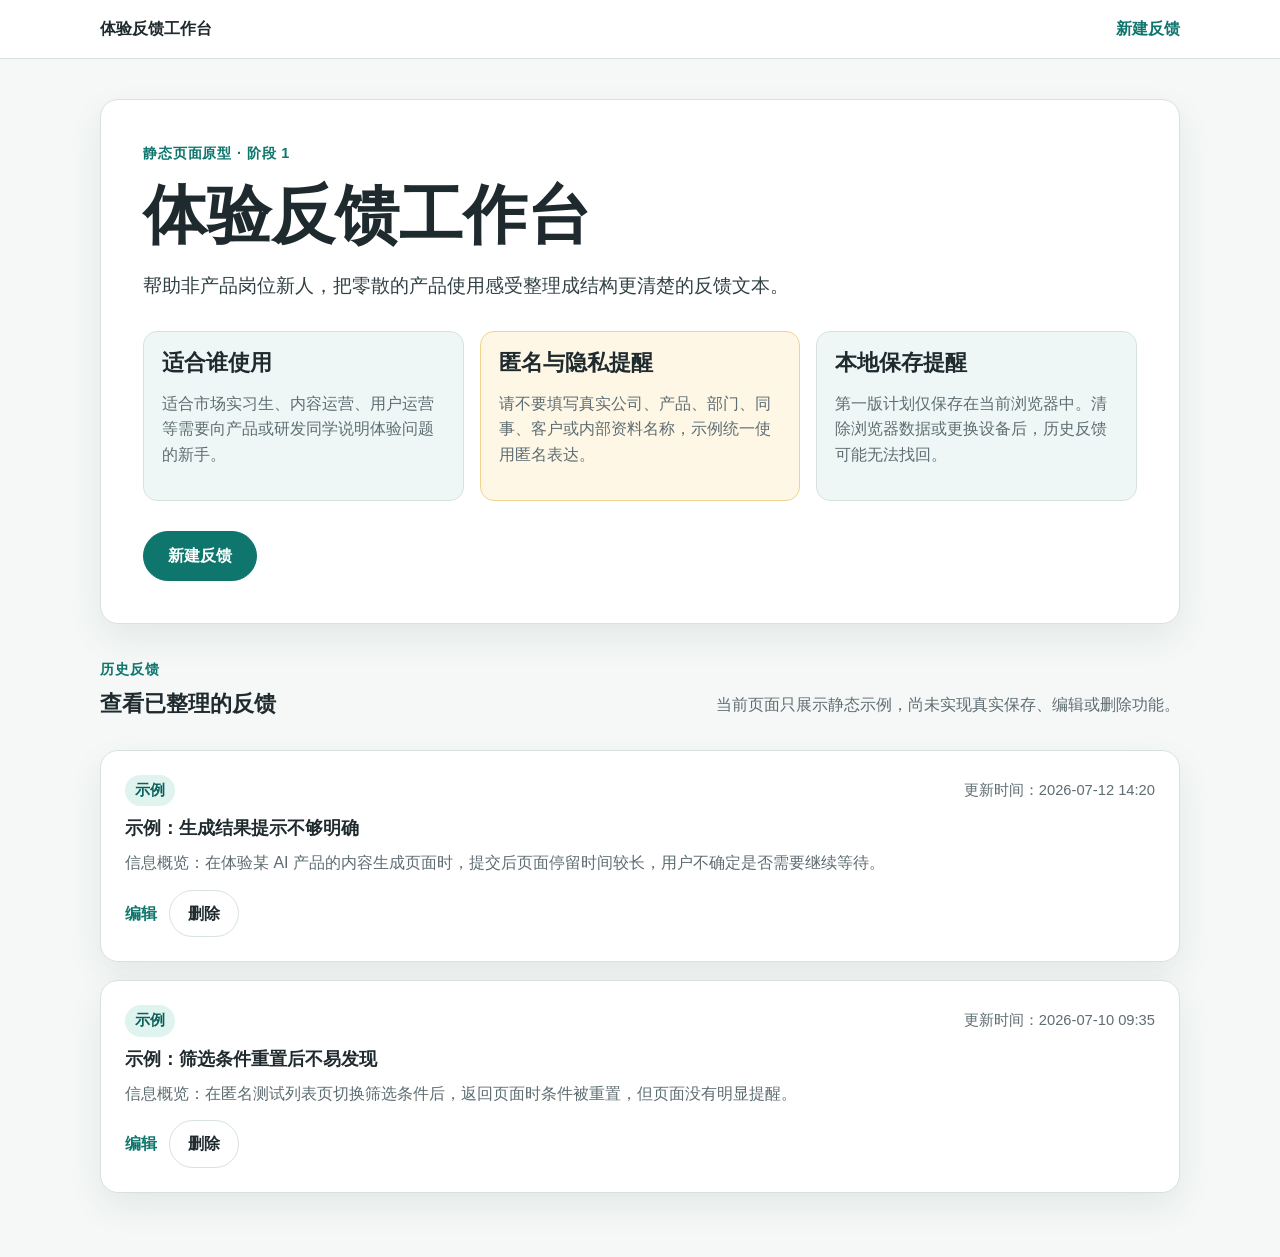
==== index.html @ 8ba6c92c "Add static feedback workbench prototype" ====
<!doctype html>
<html lang="zh-CN">
<head>
  <meta charset="utf-8">
  <meta name="viewport" content="width=device-width, initial-scale=1">
  <title>体验反馈工作台</title>
  <link rel="stylesheet" href="assets/css/styles.css">
</head>
<body>
  <header class="site-header">
    <nav class="nav" aria-label="主导航">
      <a class="brand" href="index.html">体验反馈工作台</a>
      <a class="nav-link" href="feedback-form.html">新建反馈</a>
    </nav>
  </header>

  <main class="page-shell">
    <section class="hero card">
      <p class="eyebrow">静态页面原型 · 阶段 1</p>
      <h1>体验反馈工作台</h1>
      <p class="lead">帮助非产品岗位新人，把零散的产品使用感受整理成结构更清楚的反馈文本。</p>
      <div class="notice-grid">
        <div class="notice">
          <h2>适合谁使用</h2>
          <p>适合市场实习生、内容运营、用户运营等需要向产品或研发同学说明体验问题的新手。</p>
        </div>
        <div class="notice warning">
          <h2>匿名与隐私提醒</h2>
          <p>请不要填写真实公司、产品、部门、同事、客户或内部资料名称，示例统一使用匿名表达。</p>
        </div>
        <div class="notice">
          <h2>本地保存提醒</h2>
          <p>第一版计划仅保存在当前浏览器中。清除浏览器数据或更换设备后，历史反馈可能无法找回。</p>
        </div>
      </div>
      <a class="button primary large" href="feedback-form.html">新建反馈</a>
    </section>

    <section class="section-block" aria-labelledby="history-title">
      <div class="section-heading">
        <div>
          <p class="eyebrow">历史反馈</p>
          <h2 id="history-title">查看已整理的反馈</h2>
        </div>
        <p>当前页面只展示静态示例，尚未实现真实保存、编辑或删除功能。</p>
      </div>

      <div class="history-list">
        <article class="feedback-card card">
          <div class="card-topline">
            <span class="tag">示例</span>
            <time datetime="2026-07-12">更新时间：2026-07-12 14:20</time>
          </div>
          <h3>示例：生成结果提示不够明确</h3>
          <p>信息概览：在体验某 AI 产品的内容生成页面时，提交后页面停留时间较长，用户不确定是否需要继续等待。</p>
          <div class="card-actions" aria-label="示例反馈操作">
            <a class="text-link" href="feedback-form.html">编辑</a>
            <button class="button ghost" type="button">删除</button>
          </div>
        </article>

        <article class="feedback-card card">
          <div class="card-topline">
            <span class="tag">示例</span>
            <time datetime="2026-07-10">更新时间：2026-07-10 09:35</time>
          </div>
          <h3>示例：筛选条件重置后不易发现</h3>
          <p>信息概览：在匿名测试列表页切换筛选条件后，返回页面时条件被重置，但页面没有明显提醒。</p>
          <div class="card-actions" aria-label="示例反馈操作">
            <a class="text-link" href="feedback-form.html">编辑</a>
            <button class="button ghost" type="button">删除</button>
          </div>
        </article>
      </div>
    </section>
  </main>
</body>
</html>
---- assets/css/styles.css ----
:root {
  --bg: #f5f8f7;
  --surface: #ffffff;
  --surface-soft: #eef7f5;
  --text: #1f2a2e;
  --muted: #5e6d72;
  --border: #d7e2df;
  --primary: #0f766e;
  --primary-dark: #0a5f59;
  --primary-soft: #dff3ef;
  --warning-bg: #fff7e6;
  --warning-border: #f1d38f;
  --shadow: 0 14px 35px rgba(24, 57, 54, 0.08);
  --radius: 18px;
}

* { box-sizing: border-box; }

body {
  margin: 0;
  font-family: -apple-system, BlinkMacSystemFont, "Segoe UI", "Microsoft YaHei", sans-serif;
  color: var(--text);
  background: var(--bg);
  line-height: 1.6;
}

a { color: var(--primary); }

a:focus-visible,
button:focus-visible,
input:focus-visible,
textarea:focus-visible {
  outline: 3px solid rgba(15, 118, 110, 0.35);
  outline-offset: 3px;
}

.site-header {
  position: sticky;
  top: 0;
  z-index: 10;
  border-bottom: 1px solid var(--border);
  background: rgba(255, 255, 255, 0.92);
}

.nav {
  display: flex;
  align-items: center;
  justify-content: space-between;
  max-width: 1120px;
  margin: 0 auto;
  padding: 16px 20px;
}

.brand {
  color: var(--text);
  font-weight: 800;
  text-decoration: none;
}

.nav-link,
.text-link {
  font-weight: 700;
  text-decoration: none;
}

.page-shell {
  max-width: 1120px;
  margin: 0 auto;
  padding: 40px 20px 64px;
}

.page-shell.narrow { max-width: 900px; }

.card {
  border: 1px solid var(--border);
  border-radius: var(--radius);
  background: var(--surface);
  box-shadow: var(--shadow);
}

.hero { padding: 42px; }

.eyebrow {
  margin: 0 0 10px;
  color: var(--primary);
  font-size: 0.9rem;
  font-weight: 800;
  letter-spacing: 0.06em;
}

h1, h2, h3 { line-height: 1.25; }
h1 { margin: 0 0 16px; font-size: clamp(2rem, 6vw, 4rem); }
h2 { margin: 0 0 14px; font-size: 1.35rem; }
h3 { margin: 12px 0 10px; font-size: 1.1rem; }
p { margin: 0 0 14px; color: var(--muted); }

.lead { max-width: 760px; font-size: 1.18rem; color: #314044; }
.lead.small { font-size: 1rem; }

.notice-grid {
  display: grid;
  grid-template-columns: repeat(3, minmax(0, 1fr));
  gap: 16px;
  margin: 30px 0;
}

.notice {
  padding: 18px;
  border: 1px solid var(--border);
  border-radius: 14px;
  background: var(--surface-soft);
}

.notice.warning,
.alert {
  border-color: var(--warning-border);
  background: var(--warning-bg);
}

.section-block { margin-top: 34px; }

.section-heading {
  display: flex;
  gap: 24px;
  align-items: end;
  justify-content: space-between;
  margin-bottom: 18px;
}

.history-list,
.form-stack {
  display: grid;
  gap: 18px;
}

.feedback-card,
.form-section,
.alert,
.suggestion,
.preview-card,
.form-actions { padding: 24px; }

.card-topline {
  display: flex;
  flex-wrap: wrap;
  gap: 10px;
  align-items: center;
  justify-content: space-between;
  color: var(--muted);
  font-size: 0.92rem;
}

.tag {
  display: inline-flex;
  padding: 4px 10px;
  border-radius: 999px;
  color: var(--primary-dark);
  background: var(--primary-soft);
  font-weight: 800;
}

.card-actions,
.form-actions {
  display: flex;
  flex-wrap: wrap;
  gap: 12px;
  align-items: center;
}

.button {
  display: inline-flex;
  min-height: 42px;
  align-items: center;
  justify-content: center;
  padding: 10px 18px;
  border: 1px solid var(--border);
  border-radius: 999px;
  background: var(--surface);
  color: var(--text);
  font: inherit;
  font-weight: 800;
  text-decoration: none;
  cursor: pointer;
}

.button.primary {
  border-color: var(--primary);
  background: var(--primary);
  color: #ffffff;
}

.button.primary:hover { background: var(--primary-dark); }
.button.secondary { background: var(--primary-soft); color: var(--primary-dark); }
.button.ghost { background: transparent; }
.button.large { min-height: 50px; padding-inline: 24px; }

.stepper {
  display: grid;
  grid-template-columns: repeat(3, 1fr);
  gap: 12px;
  padding: 0;
  margin: 28px 0 0;
  list-style: none;
}

.stepper li {
  display: flex;
  gap: 10px;
  align-items: center;
  padding: 12px;
  border: 1px solid var(--border);
  border-radius: 14px;
  background: var(--surface);
  color: var(--muted);
  font-weight: 800;
}

.stepper span {
  display: inline-grid;
  width: 28px;
  height: 28px;
  place-items: center;
  border-radius: 50%;
  background: #e6eeee;
}

.stepper .active { color: var(--primary-dark); border-color: var(--primary); }
.stepper .active span { background: var(--primary); color: #ffffff; }

.field { margin-top: 18px; }
label,
legend {
  display: block;
  margin-bottom: 8px;
  font-weight: 800;
}

input[type="text"],
textarea {
  width: 100%;
  border: 1px solid var(--border);
  border-radius: 12px;
  padding: 12px 14px;
  color: var(--text);
  background: #fbfdfc;
  font: inherit;
}

textarea { resize: vertical; }

.hint { margin-top: 8px; font-size: 0.92rem; }
.optional { color: var(--muted); font-weight: 600; }

.radio-field {
  padding: 0;
  border: 0;
}

.radio-field label {
  display: flex;
  gap: 8px;
  align-items: center;
  margin: 8px 0;
  font-weight: 600;
}

.suggestion { background: var(--surface-soft); }
.alert ul,
.suggestion ul { margin-bottom: 0; }

.preview-list {
  display: grid;
  grid-template-columns: 180px 1fr;
  gap: 12px 18px;
  margin: 18px 0 0;
}

.preview-list dt { font-weight: 800; color: var(--primary-dark); }
.preview-list dd { margin: 0; color: var(--text); }

@media (max-width: 760px) {
  .page-shell { padding: 24px 14px 44px; }
  .hero,
  .feedback-card,
  .form-section,
  .alert,
  .suggestion,
  .preview-card,
  .form-actions { padding: 20px; }
  .notice-grid,
  .stepper { grid-template-columns: 1fr; }
  .section-heading { display: block; }
  .preview-list { grid-template-columns: 1fr; }
}
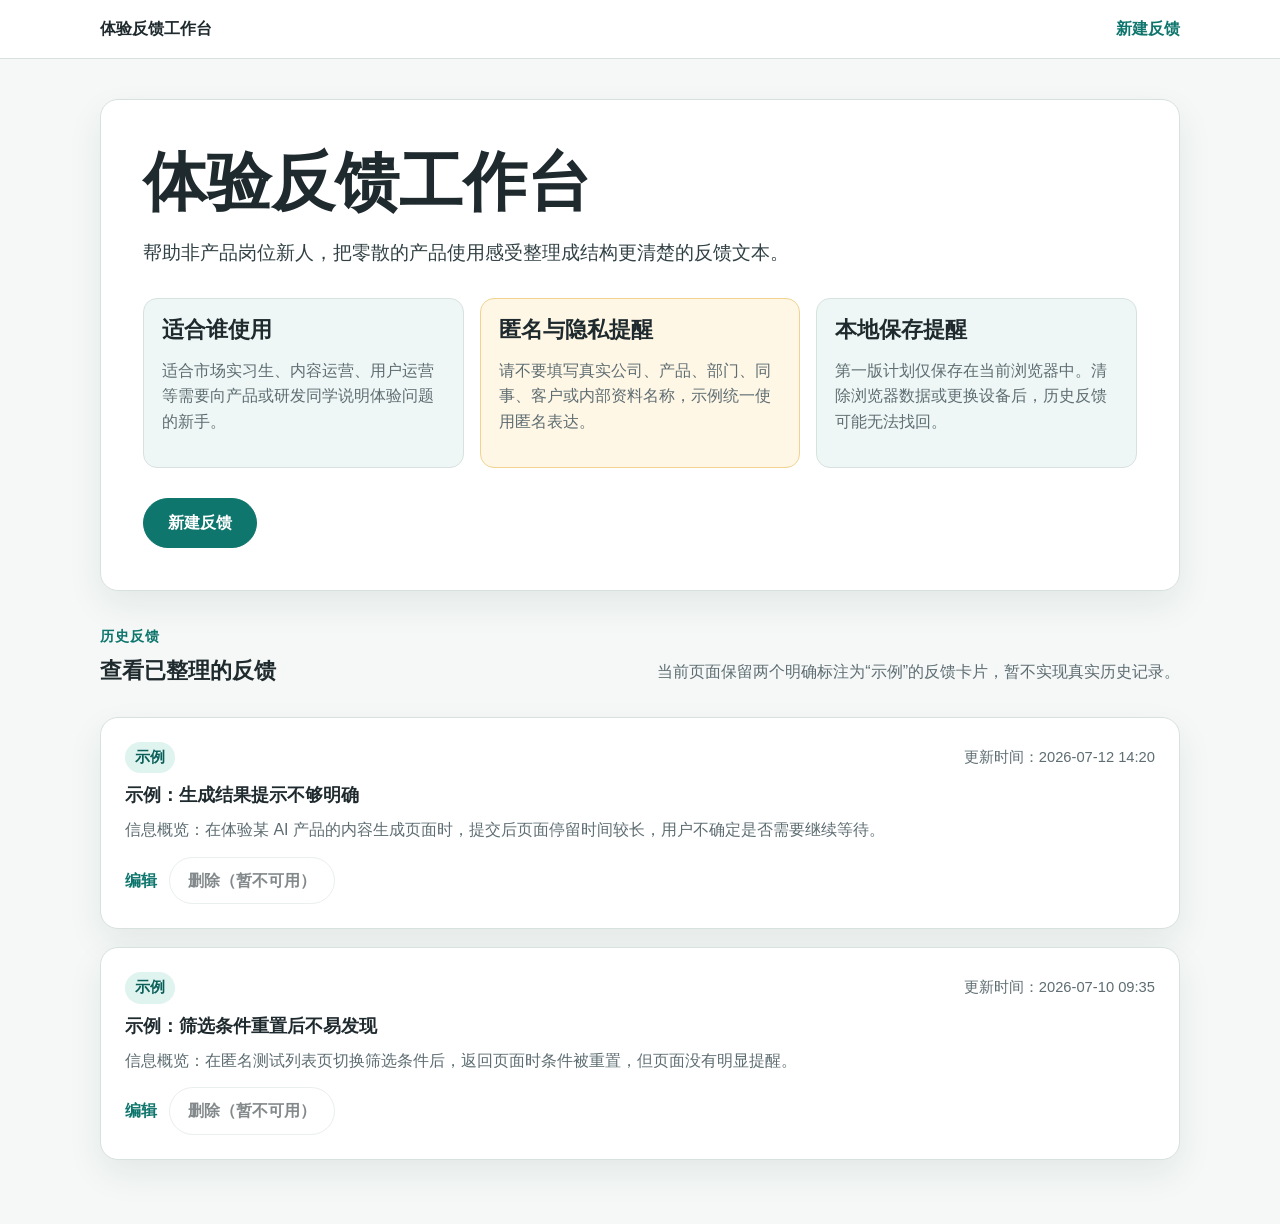
==== commit 7b7247c8: "Implement stage 2 feedback form preview" ====
--- a/index.html
+++ b/index.html
@@ -16,7 +16,6 @@
 
   <main class="page-shell">
     <section class="hero card">
-      <p class="eyebrow">静态页面原型 · 阶段 1</p>
       <h1>体验反馈工作台</h1>
       <p class="lead">帮助非产品岗位新人，把零散的产品使用感受整理成结构更清楚的反馈文本。</p>
       <div class="notice-grid">
@@ -42,7 +41,7 @@
           <p class="eyebrow">历史反馈</p>
           <h2 id="history-title">查看已整理的反馈</h2>
         </div>
-        <p>当前页面只展示静态示例，尚未实现真实保存、编辑或删除功能。</p>
+        <p>当前页面保留两个明确标注为“示例”的反馈卡片，暂不实现真实历史记录。</p>
       </div>
 
       <div class="history-list">
@@ -55,7 +54,7 @@
           <p>信息概览：在体验某 AI 产品的内容生成页面时，提交后页面停留时间较长，用户不确定是否需要继续等待。</p>
           <div class="card-actions" aria-label="示例反馈操作">
             <a class="text-link" href="feedback-form.html">编辑</a>
-            <button class="button ghost" type="button">删除</button>
+            <button class="button ghost" type="button" disabled>删除（暂不可用）</button>
           </div>
         </article>
 
@@ -68,7 +67,7 @@
           <p>信息概览：在匿名测试列表页切换筛选条件后，返回页面时条件被重置，但页面没有明显提醒。</p>
           <div class="card-actions" aria-label="示例反馈操作">
             <a class="text-link" href="feedback-form.html">编辑</a>
-            <button class="button ghost" type="button">删除</button>
+            <button class="button ghost" type="button" disabled>删除（暂不可用）</button>
           </div>
         </article>
       </div>
--- a/assets/css/styles.css
+++ b/assets/css/styles.css
@@ -117,6 +117,11 @@
   background: var(--warning-bg);
 }
 
+.complete {
+  border-color: #9ccfc8;
+  background: #eaf7f5;
+}
+
 .section-block { margin-top: 34px; }
 
 .section-heading {
@@ -136,6 +141,7 @@
 .feedback-card,
 .form-section,
 .alert,
+.complete,
 .suggestion,
 .preview-card,
 .form-actions { padding: 24px; }
@@ -284,6 +290,7 @@
   .feedback-card,
   .form-section,
   .alert,
+  .complete,
   .suggestion,
   .preview-card,
   .form-actions { padding: 20px; }
@@ -292,3 +299,81 @@
   .section-heading { display: block; }
   .preview-list { grid-template-columns: 1fr; }
 }
+
+.compact-heading h1 {
+  font-size: clamp(1.8rem, 4vw, 2.7rem);
+}
+
+.draft-note {
+  display: inline-block;
+  margin-top: 4px;
+  padding: 10px 14px;
+  border: 1px solid var(--warning-border);
+  border-radius: 12px;
+  background: var(--warning-bg);
+  color: #6b5622;
+  font-size: 0.95rem;
+}
+
+[hidden] {
+  display: none !important;
+}
+
+.field-heading {
+  display: flex;
+  gap: 12px;
+  align-items: center;
+  justify-content: space-between;
+}
+
+.small-button {
+  min-height: 34px;
+  padding: 6px 12px;
+  font-size: 0.92rem;
+}
+
+.operation-steps {
+  display: grid;
+  gap: 12px;
+}
+
+.operation-step-row {
+  display: grid;
+  grid-template-columns: 76px minmax(0, 1fr) auto;
+  gap: 10px;
+  align-items: center;
+}
+
+.operation-step-row label {
+  margin: 0;
+  color: var(--primary-dark);
+}
+
+.button:disabled,
+.button[disabled] {
+  opacity: 0.55;
+  cursor: not-allowed;
+}
+
+.preview-list ol {
+  margin: 0;
+  padding-left: 1.4rem;
+}
+
+@media (max-width: 760px) {
+  .compact-heading h1 { font-size: clamp(1.7rem, 8vw, 2.25rem); }
+  .stepper {
+    gap: 8px;
+  }
+  .stepper li {
+    padding: 10px;
+  }
+  .operation-step-row {
+    grid-template-columns: 1fr;
+    align-items: stretch;
+  }
+  .field-heading {
+    align-items: flex-start;
+    flex-direction: column;
+  }
+}
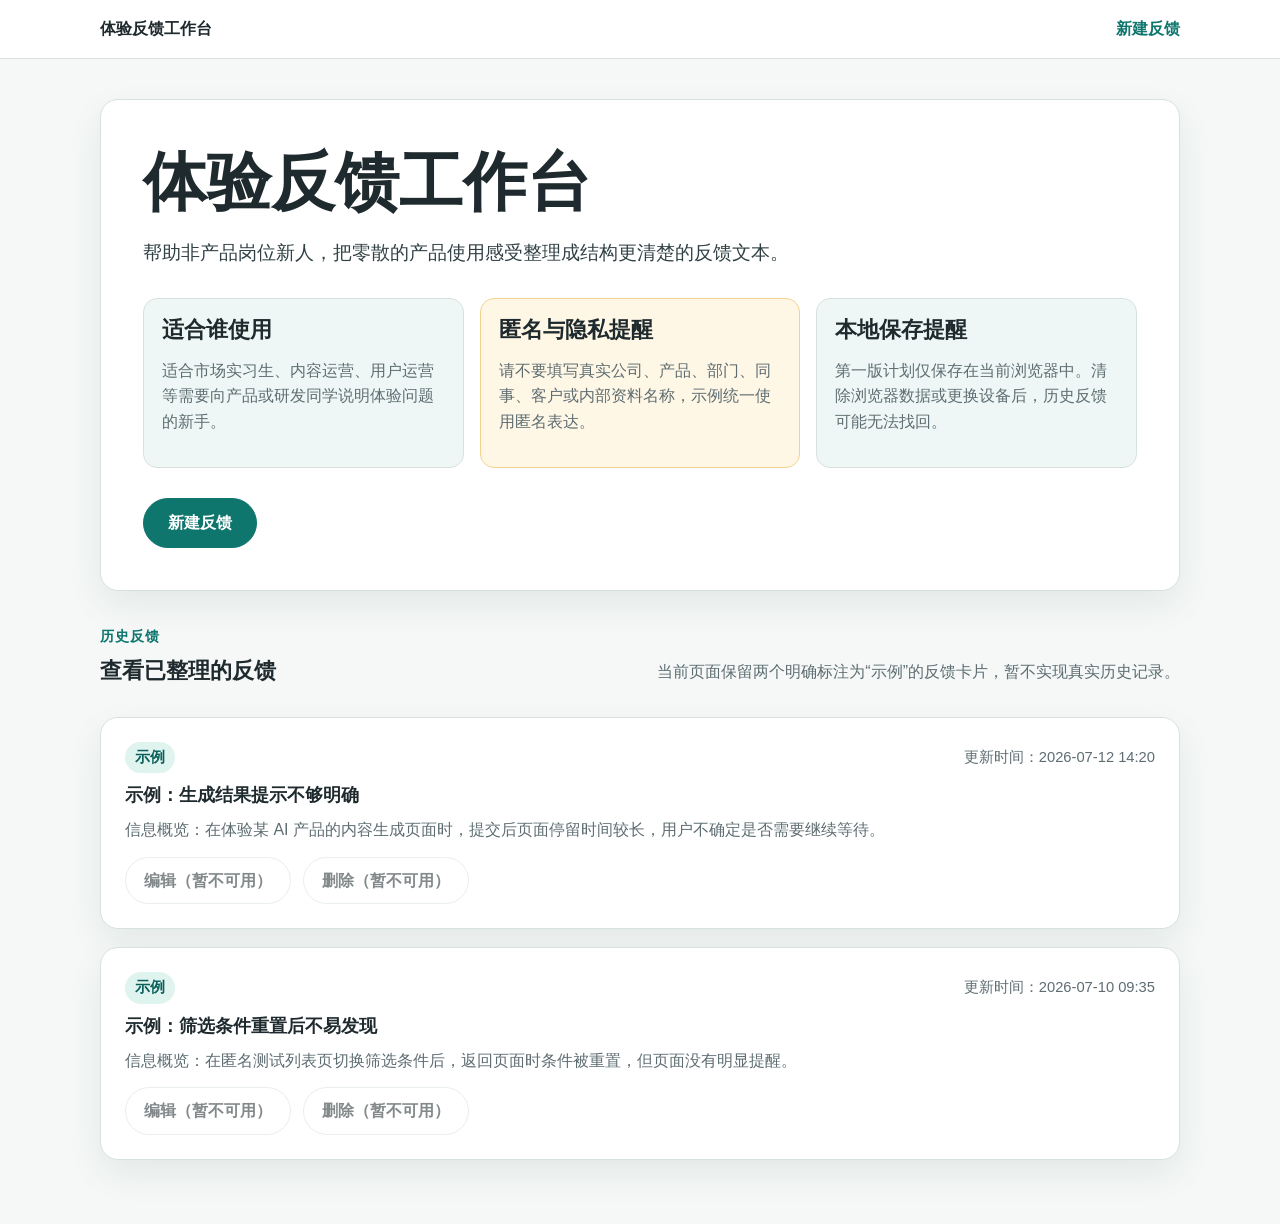
==== commit 73406824: "Fix stage 2 draft edge cases" ====
--- a/index.html
+++ b/index.html
@@ -10,7 +10,7 @@
   <header class="site-header">
     <nav class="nav" aria-label="主导航">
       <a class="brand" href="index.html">体验反馈工作台</a>
-      <a class="nav-link" href="feedback-form.html">新建反馈</a>
+      <a class="nav-link" href="feedback-form.html?new=1">新建反馈</a>
     </nav>
   </header>
 
@@ -32,7 +32,7 @@
           <p>第一版计划仅保存在当前浏览器中。清除浏览器数据或更换设备后，历史反馈可能无法找回。</p>
         </div>
       </div>
-      <a class="button primary large" href="feedback-form.html">新建反馈</a>
+      <a class="button primary large" href="feedback-form.html?new=1">新建反馈</a>
     </section>
 
     <section class="section-block" aria-labelledby="history-title">
@@ -53,7 +53,7 @@
           <h3>示例：生成结果提示不够明确</h3>
           <p>信息概览：在体验某 AI 产品的内容生成页面时，提交后页面停留时间较长，用户不确定是否需要继续等待。</p>
           <div class="card-actions" aria-label="示例反馈操作">
-            <a class="text-link" href="feedback-form.html">编辑</a>
+            <button class="button ghost" type="button" disabled>编辑（暂不可用）</button>
             <button class="button ghost" type="button" disabled>删除（暂不可用）</button>
           </div>
         </article>
@@ -66,7 +66,7 @@
           <h3>示例：筛选条件重置后不易发现</h3>
           <p>信息概览：在匿名测试列表页切换筛选条件后，返回页面时条件被重置，但页面没有明显提醒。</p>
           <div class="card-actions" aria-label="示例反馈操作">
-            <a class="text-link" href="feedback-form.html">编辑</a>
+            <button class="button ghost" type="button" disabled>编辑（暂不可用）</button>
             <button class="button ghost" type="button" disabled>删除（暂不可用）</button>
           </div>
         </article>
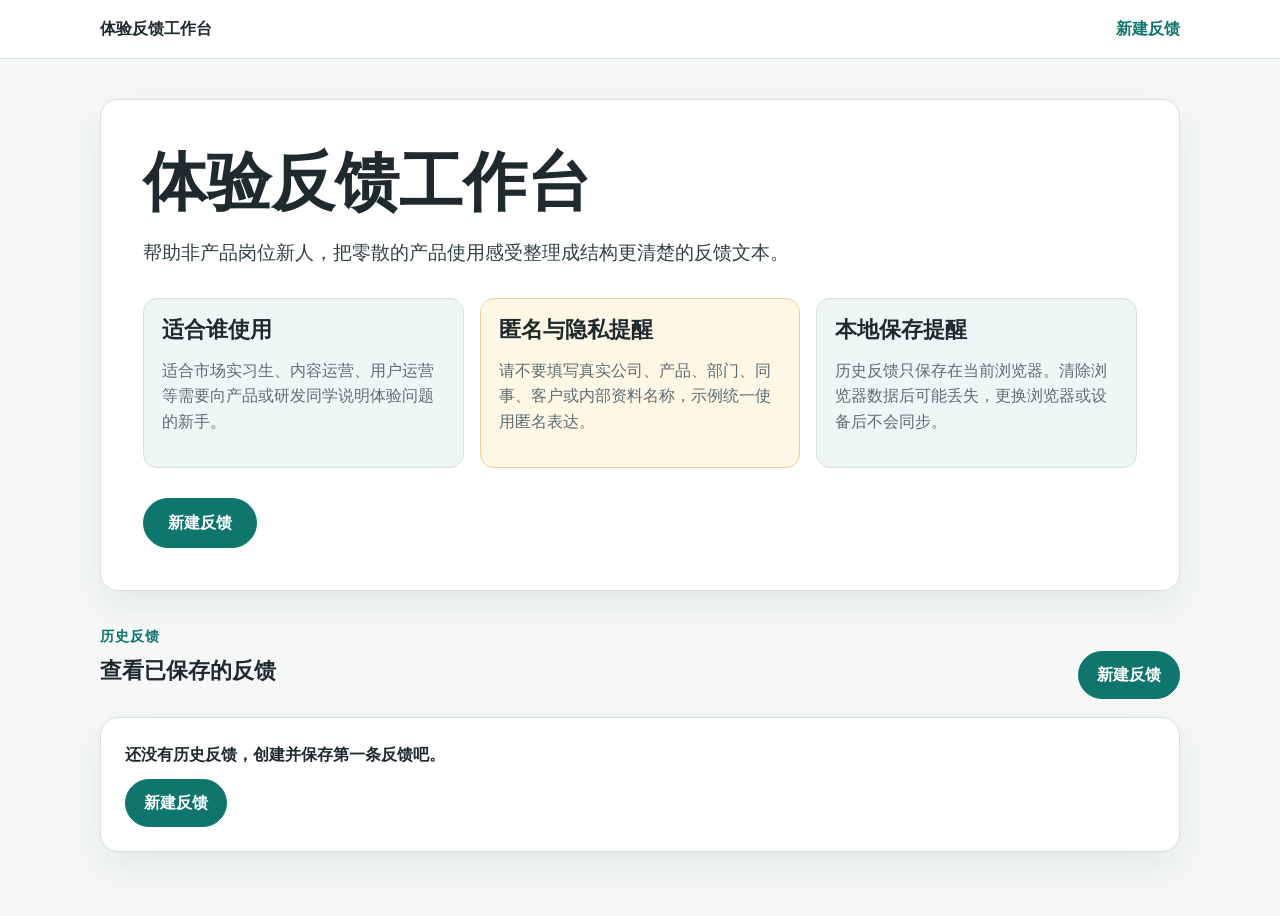
==== commit 4ce7189b: "Implement local feedback history" ====
--- a/index.html
+++ b/index.html
@@ -5,6 +5,9 @@
   <meta name="viewport" content="width=device-width, initial-scale=1">
   <title>体验反馈工作台</title>
   <link rel="stylesheet" href="assets/css/styles.css">
+  <script src="assets/js/completeness.js" defer></script>
+  <script src="assets/js/history-storage.js" defer></script>
+  <script src="assets/js/home.js" defer></script>
 </head>
 <body>
   <header class="site-header">
@@ -29,7 +32,7 @@
         </div>
         <div class="notice">
           <h2>本地保存提醒</h2>
-          <p>第一版计划仅保存在当前浏览器中。清除浏览器数据或更换设备后，历史反馈可能无法找回。</p>
+          <p>历史反馈只保存在当前浏览器。清除浏览器数据后可能丢失，更换浏览器或设备后不会同步。</p>
         </div>
       </div>
       <a class="button primary large" href="feedback-form.html?new=1">新建反馈</a>
@@ -39,38 +42,17 @@
       <div class="section-heading">
         <div>
           <p class="eyebrow">历史反馈</p>
-          <h2 id="history-title">查看已整理的反馈</h2>
+          <h2 id="history-title">查看已保存的反馈</h2>
         </div>
-        <p>当前页面保留两个明确标注为“示例”的反馈卡片，暂不实现真实历史记录。</p>
+        <a class="button primary" href="feedback-form.html?new=1">新建反馈</a>
       </div>
 
-      <div class="history-list">
-        <article class="feedback-card card">
-          <div class="card-topline">
-            <span class="tag">示例</span>
-            <time datetime="2026-07-12">更新时间：2026-07-12 14:20</time>
-          </div>
-          <h3>示例：生成结果提示不够明确</h3>
-          <p>信息概览：在体验某 AI 产品的内容生成页面时，提交后页面停留时间较长，用户不确定是否需要继续等待。</p>
-          <div class="card-actions" aria-label="示例反馈操作">
-            <button class="button ghost" type="button" disabled>编辑（暂不可用）</button>
-            <button class="button ghost" type="button" disabled>删除（暂不可用）</button>
-          </div>
-        </article>
+      <div class="history-empty card" data-history-empty hidden>
+        <p>还没有历史反馈，创建并保存第一条反馈吧。</p>
+        <a class="button primary" href="feedback-form.html?new=1">新建反馈</a>
+      </div>
 
-        <article class="feedback-card card">
-          <div class="card-topline">
-            <span class="tag">示例</span>
-            <time datetime="2026-07-10">更新时间：2026-07-10 09:35</time>
-          </div>
-          <h3>示例：筛选条件重置后不易发现</h3>
-          <p>信息概览：在匿名测试列表页切换筛选条件后，返回页面时条件被重置，但页面没有明显提醒。</p>
-          <div class="card-actions" aria-label="示例反馈操作">
-            <button class="button ghost" type="button" disabled>编辑（暂不可用）</button>
-            <button class="button ghost" type="button" disabled>删除（暂不可用）</button>
-          </div>
-        </article>
-      </div>
+      <div class="history-list" data-history-list></div>
     </section>
   </main>
 </body>
--- a/assets/css/styles.css
+++ b/assets/css/styles.css
@@ -377,3 +377,124 @@
     flex-direction: column;
   }
 }
+
+.completeness-card {
+  padding: 24px;
+  margin-bottom: 18px;
+}
+
+.level-badge {
+  display: inline-flex;
+  padding: 6px 12px;
+  border: 1px solid var(--border);
+  border-radius: 999px;
+  font-weight: 800;
+}
+
+.level-missing {
+  border-color: #e7b8a4;
+  background: #fff0ea;
+  color: #7a3f2a;
+}
+
+.level-suggest {
+  border-color: var(--warning-border);
+  background: var(--warning-bg);
+  color: #6b5622;
+}
+
+.level-complete {
+  border-color: #9ccfc8;
+  background: #eaf7f5;
+  color: var(--primary-dark);
+}
+
+.check-grid {
+  display: grid;
+  grid-template-columns: repeat(2, minmax(0, 1fr));
+  gap: 18px;
+  margin-top: 18px;
+}
+
+.check-grid ul {
+  margin: 0;
+  padding-left: 1.3rem;
+}
+
+@media (max-width: 760px) {
+  .completeness-card { padding: 20px; }
+  .check-grid { grid-template-columns: 1fr; }
+}
+
+.copy-status {
+  flex-basis: 100%;
+  margin: 4px 0 0;
+  padding: 10px 14px;
+  border: 1px solid var(--border);
+  border-radius: 12px;
+  font-weight: 700;
+}
+
+.copy-status.success {
+  border-color: #9ccfc8;
+  background: #eaf7f5;
+  color: var(--primary-dark);
+}
+
+.copy-status.error {
+  border-color: #e7b8a4;
+  background: #fff0ea;
+  color: #7a3f2a;
+}
+
+@media (max-width: 760px) {
+  .form-actions .button,
+  .copy-status {
+    width: 100%;
+  }
+}
+
+.history-empty {
+  display: grid;
+  gap: 12px;
+  justify-items: start;
+  padding: 24px;
+}
+
+.history-empty p {
+  margin: 0;
+  color: var(--text);
+  font-weight: 700;
+}
+
+.save-status {
+  flex-basis: 100%;
+  margin: 4px 0 0;
+  padding: 10px 14px;
+  border: 1px solid var(--border);
+  border-radius: 12px;
+  font-weight: 700;
+}
+
+.save-status.success {
+  border-color: #9ccfc8;
+  background: #eaf7f5;
+  color: var(--primary-dark);
+}
+
+.save-status.error {
+  border-color: #e7b8a4;
+  background: #fff0ea;
+  color: #7a3f2a;
+}
+
+.feedback-card p {
+  overflow-wrap: anywhere;
+}
+
+@media (max-width: 760px) {
+  .history-empty,
+  .save-status {
+    width: 100%;
+  }
+}
